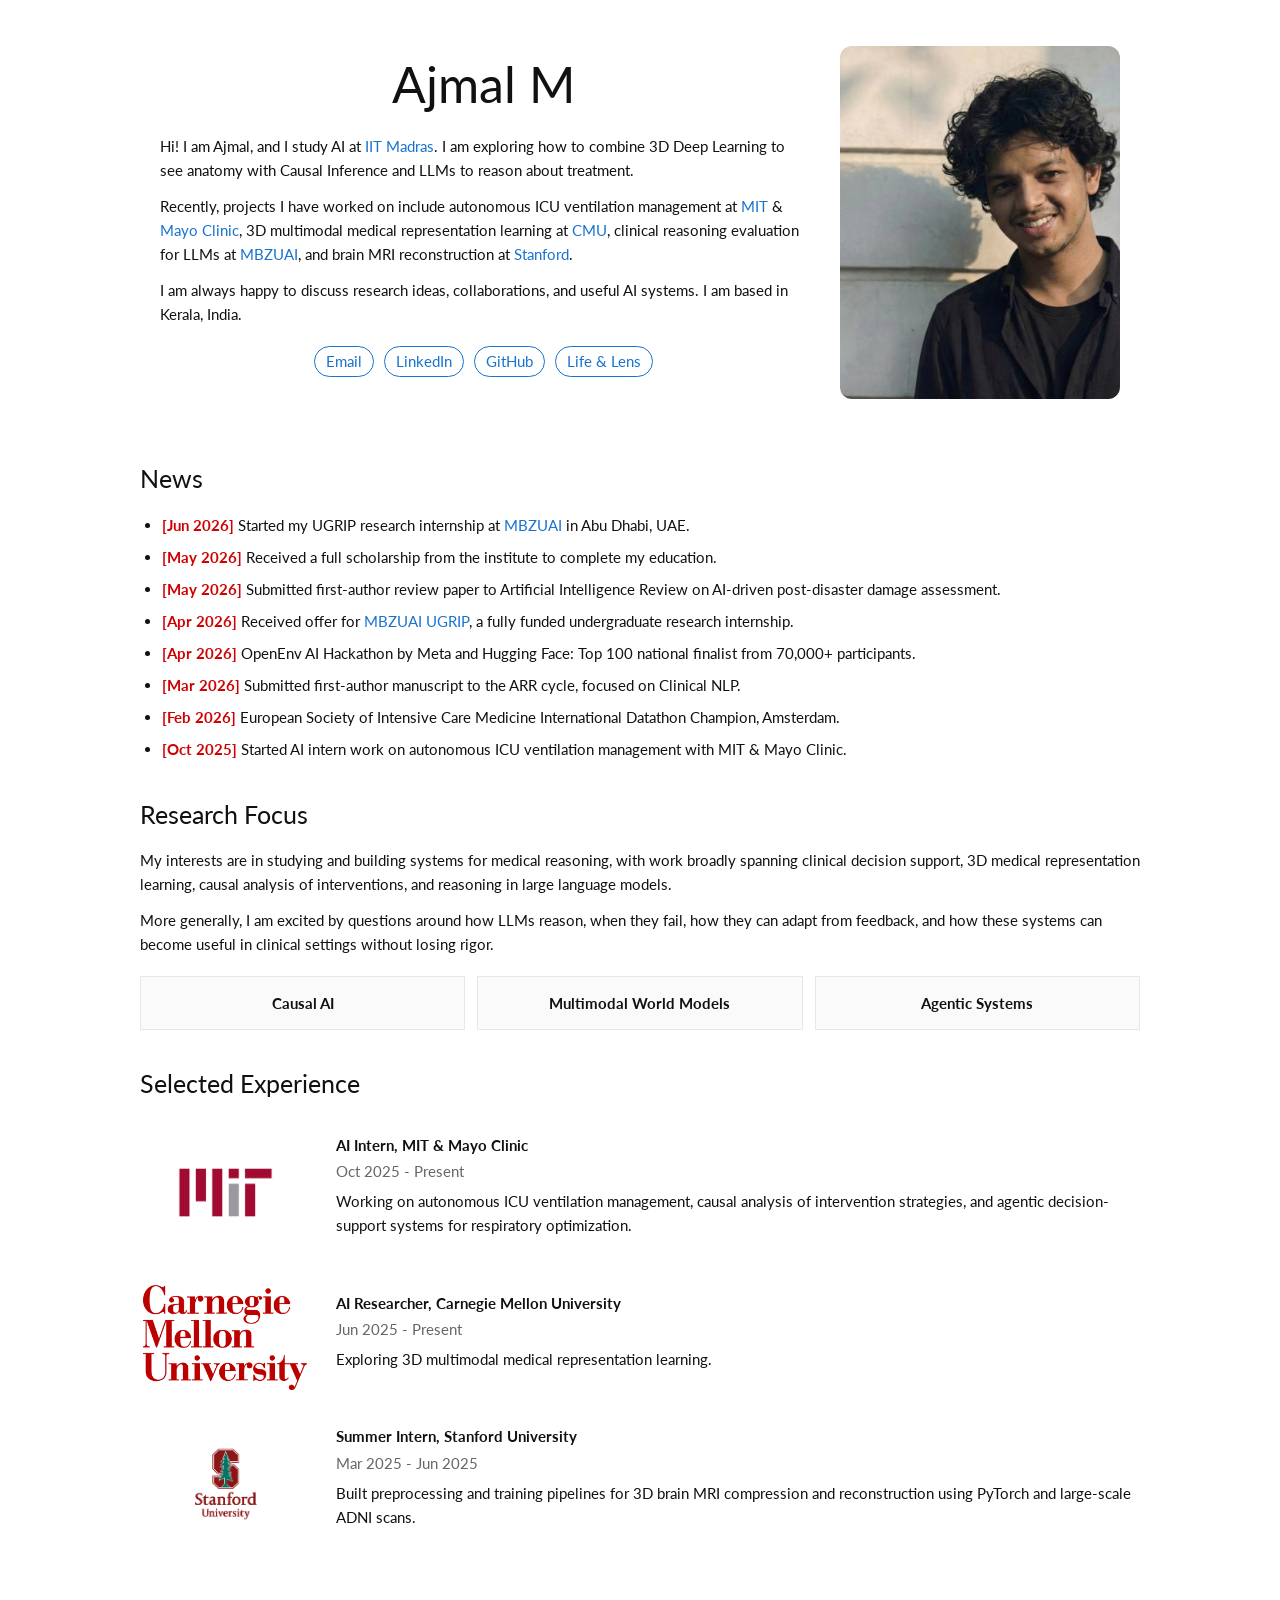
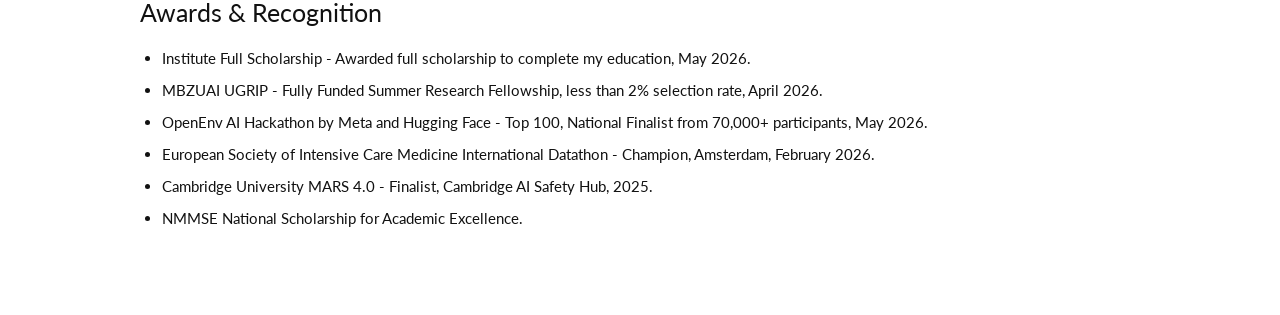
==== index.html @ 4b847482 "Update homepage study description" ====
<!DOCTYPE html>
<html lang="en">
<head>
    <meta charset="UTF-8">
    <meta name="viewport" content="width=device-width, initial-scale=1.0">
    <meta name="description" content="Ajmal M studies AI and Medicine at IIT Madras, with work across clinical AI, 3D deep learning, causal inference, and LLMs.">
    <title>Ajmal M</title>
    <link rel="icon" type="image/png" href="images/iit-madras-logo.png">
    <link rel="stylesheet" href="style.css?v=20260511">
    <link rel="preconnect" href="https://fonts.googleapis.com">
    <link rel="preconnect" href="https://fonts.gstatic.com" crossorigin>
    <link href="https://fonts.googleapis.com/css2?family=Lato:wght@400;700&display=swap" rel="stylesheet">
</head>
<body>
    <main class="page">
        <section class="hero">
            <div class="hero-copy">
                <h1>Ajmal M</h1>
                <p>
                    Hi! I am Ajmal, and I study AI at <a href="https://www.iitm.ac.in/" target="_blank" rel="noreferrer">IIT Madras</a>. I am exploring how to combine 3D Deep Learning to see anatomy with Causal Inference and LLMs to reason about treatment.
                </p>
                <p>
                    Recently, projects I have worked on include autonomous ICU ventilation management at <a href="https://web.mit.edu/" target="_blank" rel="noreferrer">MIT</a> & <a href="https://www.mayoclinic.org/" target="_blank" rel="noreferrer">Mayo Clinic</a>, 3D multimodal medical representation learning at <a href="https://www.cmu.edu/" target="_blank" rel="noreferrer">CMU</a>, clinical reasoning evaluation for LLMs at <a href="https://mbzuai.ac.ae/" target="_blank" rel="noreferrer">MBZUAI</a>, and brain MRI reconstruction at <a href="https://www.stanford.edu/" target="_blank" rel="noreferrer">Stanford</a>.
                </p>
                <p>
                    I am always happy to discuss research ideas, collaborations, and useful AI systems. I am based in Kerala, India.
                </p>
                <p class="links">
                    <a href="mailto:24f2004489@ds.study.iitm.ac.in">Email</a>
                    <a href="https://www.linkedin.com/in/ajmal-m-282670284/" target="_blank" rel="noreferrer">LinkedIn</a>
                    <a href="https://github.com/24f2004489" target="_blank" rel="noreferrer">GitHub</a>
                    <a href="life.html">Life & Lens</a>
                </p>
            </div>
            <img class="profile-photo" src="images/profile.png" alt="Ajmal M">
        </section>

        <section>
            <h2>News</h2>
            <ul class="news-list">
                <li><span>[Jun 2026]</span> Started my UGRIP research internship at <a href="https://mbzuai.ac.ae/" target="_blank" rel="noreferrer">MBZUAI</a> in Abu Dhabi, UAE.</li>
                <li><span>[May 2026]</span> Received a full scholarship from the institute to complete my education.</li>
                <li><span>[May 2026]</span> Submitted first-author review paper to Artificial Intelligence Review on AI-driven post-disaster damage assessment.</li>
                <li><span>[Apr 2026]</span> Received offer for <a href="https://mbzuai.ac.ae/ugrip/" target="_blank" rel="noreferrer">MBZUAI UGRIP</a>, a fully funded undergraduate research internship.</li>
                <li><span>[Apr 2026]</span> OpenEnv AI Hackathon by Meta and Hugging Face: Top 100 national finalist from 70,000+ participants.</li>
                <li><span>[Mar 2026]</span> Submitted first-author manuscript to the ARR cycle, focused on Clinical NLP.</li>
                <li><span>[Feb 2026]</span> European Society of Intensive Care Medicine International Datathon Champion, Amsterdam.</li>
                <li><span>[Oct 2025]</span> Started AI intern work on autonomous ICU ventilation management with MIT & Mayo Clinic.</li>
            </ul>
        </section>

        <section>
            <h2>Research Focus</h2>
            <p>
                My interests are in studying and building systems for medical reasoning, with work broadly spanning clinical decision support, 3D medical representation learning, causal analysis of interventions, and reasoning in large language models.
            </p>
            <p>
                More generally, I am excited by questions around how LLMs reason, when they fail, how they can adapt from feedback, and how these systems can become useful in clinical settings without losing rigor.
            </p>
            <div class="focus-list">
                <p>Causal AI</p>
                <p>Multimodal World Models</p>
                <p>Agentic Systems</p>
            </div>
        </section>

        <section>
            <h2>Selected Experience</h2>

            <article class="experience">
                <div class="logo">
                    <img src="images/mit-logo.png" alt="MIT logo">
                </div>
                <div>
                    <h3>AI Intern, MIT & Mayo Clinic</h3>
                    <p class="meta">Oct 2025 - Present</p>
                    <p>Working on autonomous ICU ventilation management, causal analysis of intervention strategies, and agentic decision-support systems for respiratory optimization.</p>
                </div>
            </article>

            <article class="experience">
                <div class="logo">
                    <img src="images/cmu-logo.png" alt="Carnegie Mellon University logo">
                </div>
                <div>
                    <h3>AI Researcher, Carnegie Mellon University</h3>
                    <p class="meta">Jun 2025 - Present</p>
                    <p>Exploring 3D multimodal medical representation learning.</p>
                </div>
            </article>

            <article class="experience">
                <div class="logo">
                    <img src="images/stanford-logo.png" alt="Stanford University logo">
                </div>
                <div>
                    <h3>Summer Intern, Stanford University</h3>
                    <p class="meta">Mar 2025 - Jun 2025</p>
                    <p>Built preprocessing and training pipelines for 3D brain MRI compression and reconstruction using PyTorch and large-scale ADNI scans.</p>
                </div>
            </article>
        </section>

        <section>
            <h2>Awards & Recognition</h2>
            <ul class="plain-list">
                <li>Institute Full Scholarship - Awarded full scholarship to complete my education, May 2026.</li>
                <li>MBZUAI UGRIP - Fully Funded Summer Research Fellowship, less than 2% selection rate, April 2026.</li>
                <li>OpenEnv AI Hackathon by Meta and Hugging Face - Top 100, National Finalist from 70,000+ participants, May 2026.</li>
                <li>European Society of Intensive Care Medicine International Datathon - Champion, Amsterdam, February 2026.</li>
                <li>Cambridge University MARS 4.0 - Finalist, Cambridge AI Safety Hub, 2025.</li>
                <li>NMMSE National Scholarship for Academic Excellence.</li>
            </ul>
        </section>
    </main>
</body>
</html>
---- style.css ----
* {
    box-sizing: border-box;
}

body {
    margin: 0;
    background: #ffffff;
    color: #111111;
    font-family: Lato, Verdana, Helvetica, sans-serif;
    font-size: 15px;
    line-height: 1.6;
}

a {
    color: #1772d0;
    text-decoration: none;
}

a:hover,
a:focus {
    color: #f09228;
}

.page {
    width: min(1000px, calc(100% - 32px));
    margin: 0 auto;
    padding: 34px 0 70px;
}

h1,
h2,
h3,
p {
    margin-top: 0;
}

h1 {
    margin-bottom: 22px;
    text-align: center;
    font-size: 50px;
    line-height: 1.1;
    font-weight: 400;
}

h2 {
    margin: 38px 0 18px;
    font-size: 25px;
    line-height: 1.25;
    font-weight: 400;
}

h3 {
    margin-bottom: 4px;
    font-size: 15px;
    line-height: 1.35;
    font-weight: 700;
}

p {
    margin-bottom: 12px;
}

.hero {
    display: grid;
    grid-template-columns: minmax(0, 1fr) 280px;
    gap: 34px;
    align-items: center;
    padding: 12px 20px 26px;
}

.hero-copy {
    max-width: 680px;
}

.profile-photo {
    width: 100%;
    height: auto;
    border-radius: 12px;
}

.links {
    display: flex;
    flex-wrap: wrap;
    justify-content: center;
    gap: 10px;
    margin-top: 20px;
}

.links a {
    padding: 5px 11px;
    border: 1px solid #1772d0;
    border-radius: 999px;
    line-height: 1.25;
}

.links a:hover {
    border-color: #f09228;
}

.news-list,
.plain-list {
    margin-top: 0;
    padding-left: 22px;
}

.news-list li,
.plain-list li {
    margin-bottom: 8px;
}

.news-list span {
    color: #d00000;
    font-weight: 700;
}

.focus-list {
    display: grid;
    grid-template-columns: repeat(3, 1fr);
    gap: 12px;
    margin-top: 20px;
}

.focus-list p {
    margin: 0;
    padding: 14px;
    border: 1px solid #e8e8e8;
    background: #fafafa;
    font-weight: 700;
    text-align: center;
}

.experience {
    display: grid;
    grid-template-columns: 170px minmax(0, 1fr);
    gap: 26px;
    align-items: center;
    padding: 18px 0;
}

.logo {
    display: flex;
    align-items: center;
    justify-content: center;
}

.logo img {
    max-width: 100%;
    max-height: 105px;
    object-fit: contain;
}

.meta {
    color: #666666;
    margin-bottom: 6px;
}

.photo-grid {
    display: grid;
    grid-template-columns: repeat(3, 1fr);
    gap: 10px;
    margin-top: 28px;
}

.photo-grid img {
    width: 100%;
    aspect-ratio: 896 / 1113;
    display: block;
    object-fit: cover;
}

.visitor-map {
    margin-top: 40px;
}

@media (max-width: 760px) {
    h1 {
        text-align: left;
        font-size: 38px;
    }

    .hero {
        grid-template-columns: 1fr;
        padding-left: 0;
        padding-right: 0;
    }

    .profile-photo {
        max-width: 260px;
        grid-row: 1;
    }

    .links {
        justify-content: flex-start;
    }

    .focus-list,
    .experience {
        grid-template-columns: 1fr;
    }

    .logo {
        justify-content: flex-start;
    }

    .logo img {
        max-width: 170px;
    }
}

@media (max-width: 520px) {
    .page {
        width: min(100% - 28px, 1000px);
        padding-top: 26px;
    }

    .photo-grid {
        grid-template-columns: repeat(2, 1fr);
    }
}
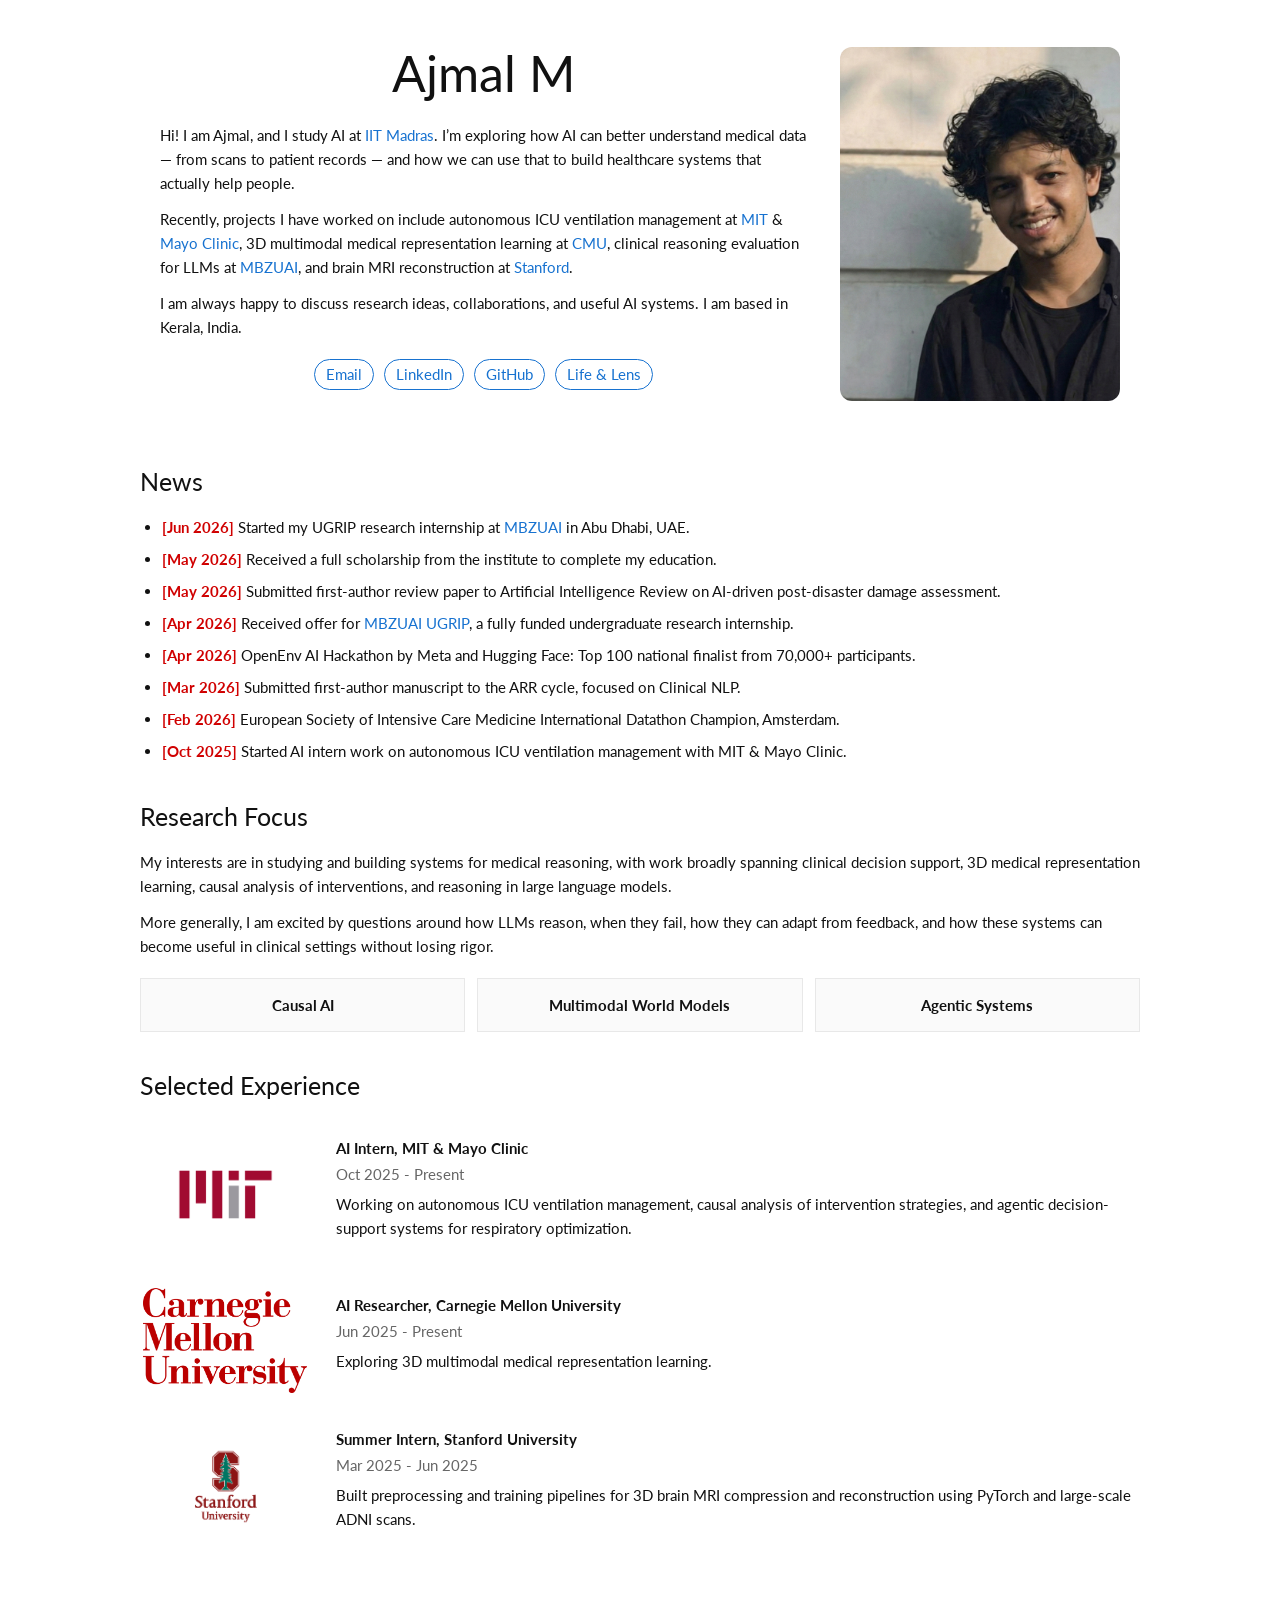
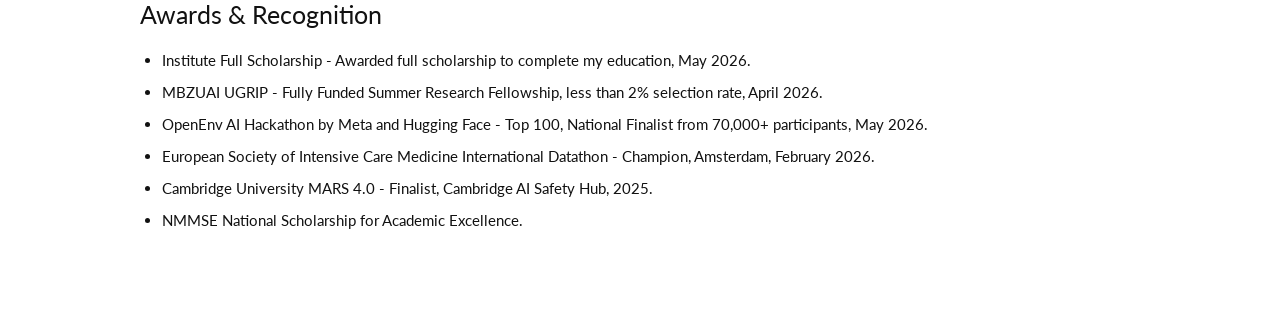
==== commit 894c51d8: "Simplify homepage research statement" ====
--- a/index.html
+++ b/index.html
@@ -17,7 +17,7 @@
             <div class="hero-copy">
                 <h1>Ajmal M</h1>
                 <p>
-                    Hi! I am Ajmal, and I study AI at <a href="https://www.iitm.ac.in/" target="_blank" rel="noreferrer">IIT Madras</a>. I am exploring how to combine 3D Deep Learning to see anatomy with Causal Inference and LLMs to reason about treatment.
+                    Hi! I am Ajmal, and I study AI at <a href="https://www.iitm.ac.in/" target="_blank" rel="noreferrer">IIT Madras</a>. I’m exploring how AI can better understand medical data — from scans to patient records — and how we can use that to build healthcare systems that actually help people.
                 </p>
                 <p>
                     Recently, projects I have worked on include autonomous ICU ventilation management at <a href="https://web.mit.edu/" target="_blank" rel="noreferrer">MIT</a> & <a href="https://www.mayoclinic.org/" target="_blank" rel="noreferrer">Mayo Clinic</a>, 3D multimodal medical representation learning at <a href="https://www.cmu.edu/" target="_blank" rel="noreferrer">CMU</a>, clinical reasoning evaluation for LLMs at <a href="https://mbzuai.ac.ae/" target="_blank" rel="noreferrer">MBZUAI</a>, and brain MRI reconstruction at <a href="https://www.stanford.edu/" target="_blank" rel="noreferrer">Stanford</a>.
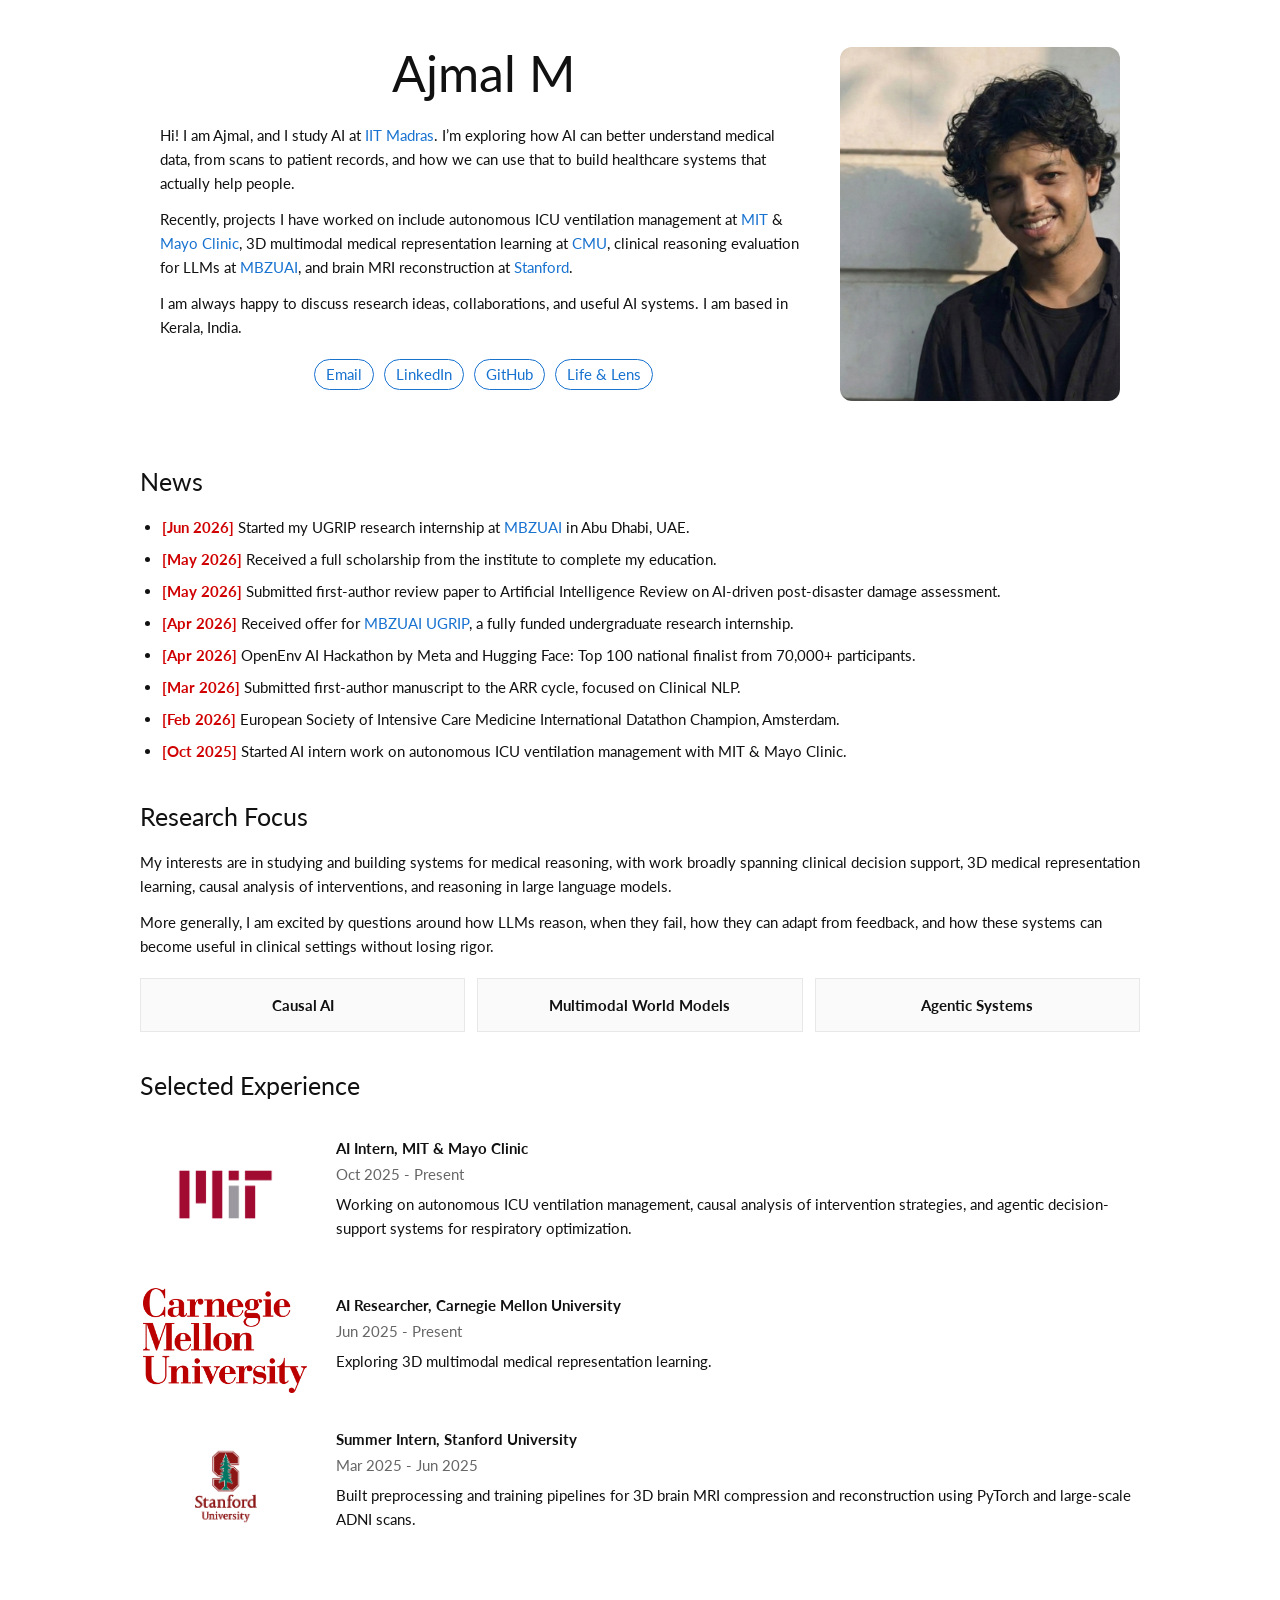
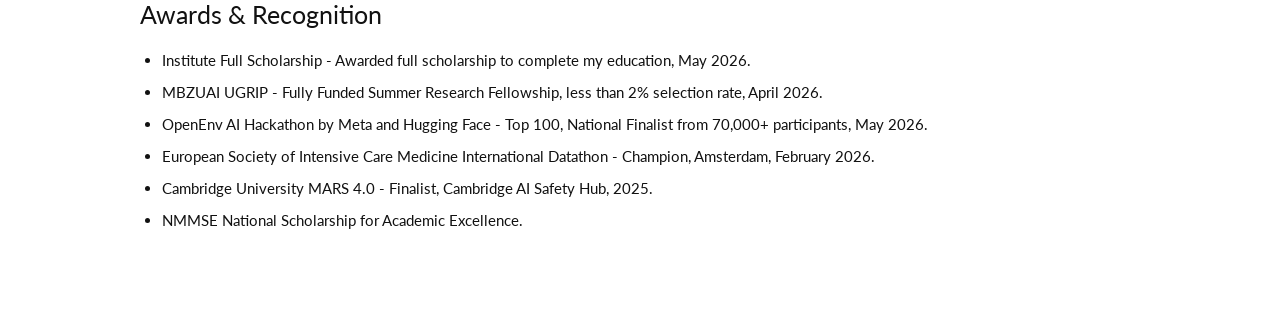
==== commit 12c53879: "Refine homepage intro punctuation" ====
--- a/index.html
+++ b/index.html
@@ -17,7 +17,7 @@
             <div class="hero-copy">
                 <h1>Ajmal M</h1>
                 <p>
-                    Hi! I am Ajmal, and I study AI at <a href="https://www.iitm.ac.in/" target="_blank" rel="noreferrer">IIT Madras</a>. I’m exploring how AI can better understand medical data — from scans to patient records — and how we can use that to build healthcare systems that actually help people.
+                    Hi! I am Ajmal, and I study AI at <a href="https://www.iitm.ac.in/" target="_blank" rel="noreferrer">IIT Madras</a>. I’m exploring how AI can better understand medical data, from scans to patient records, and how we can use that to build healthcare systems that actually help people.
                 </p>
                 <p>
                     Recently, projects I have worked on include autonomous ICU ventilation management at <a href="https://web.mit.edu/" target="_blank" rel="noreferrer">MIT</a> & <a href="https://www.mayoclinic.org/" target="_blank" rel="noreferrer">Mayo Clinic</a>, 3D multimodal medical representation learning at <a href="https://www.cmu.edu/" target="_blank" rel="noreferrer">CMU</a>, clinical reasoning evaluation for LLMs at <a href="https://mbzuai.ac.ae/" target="_blank" rel="noreferrer">MBZUAI</a>, and brain MRI reconstruction at <a href="https://www.stanford.edu/" target="_blank" rel="noreferrer">Stanford</a>.
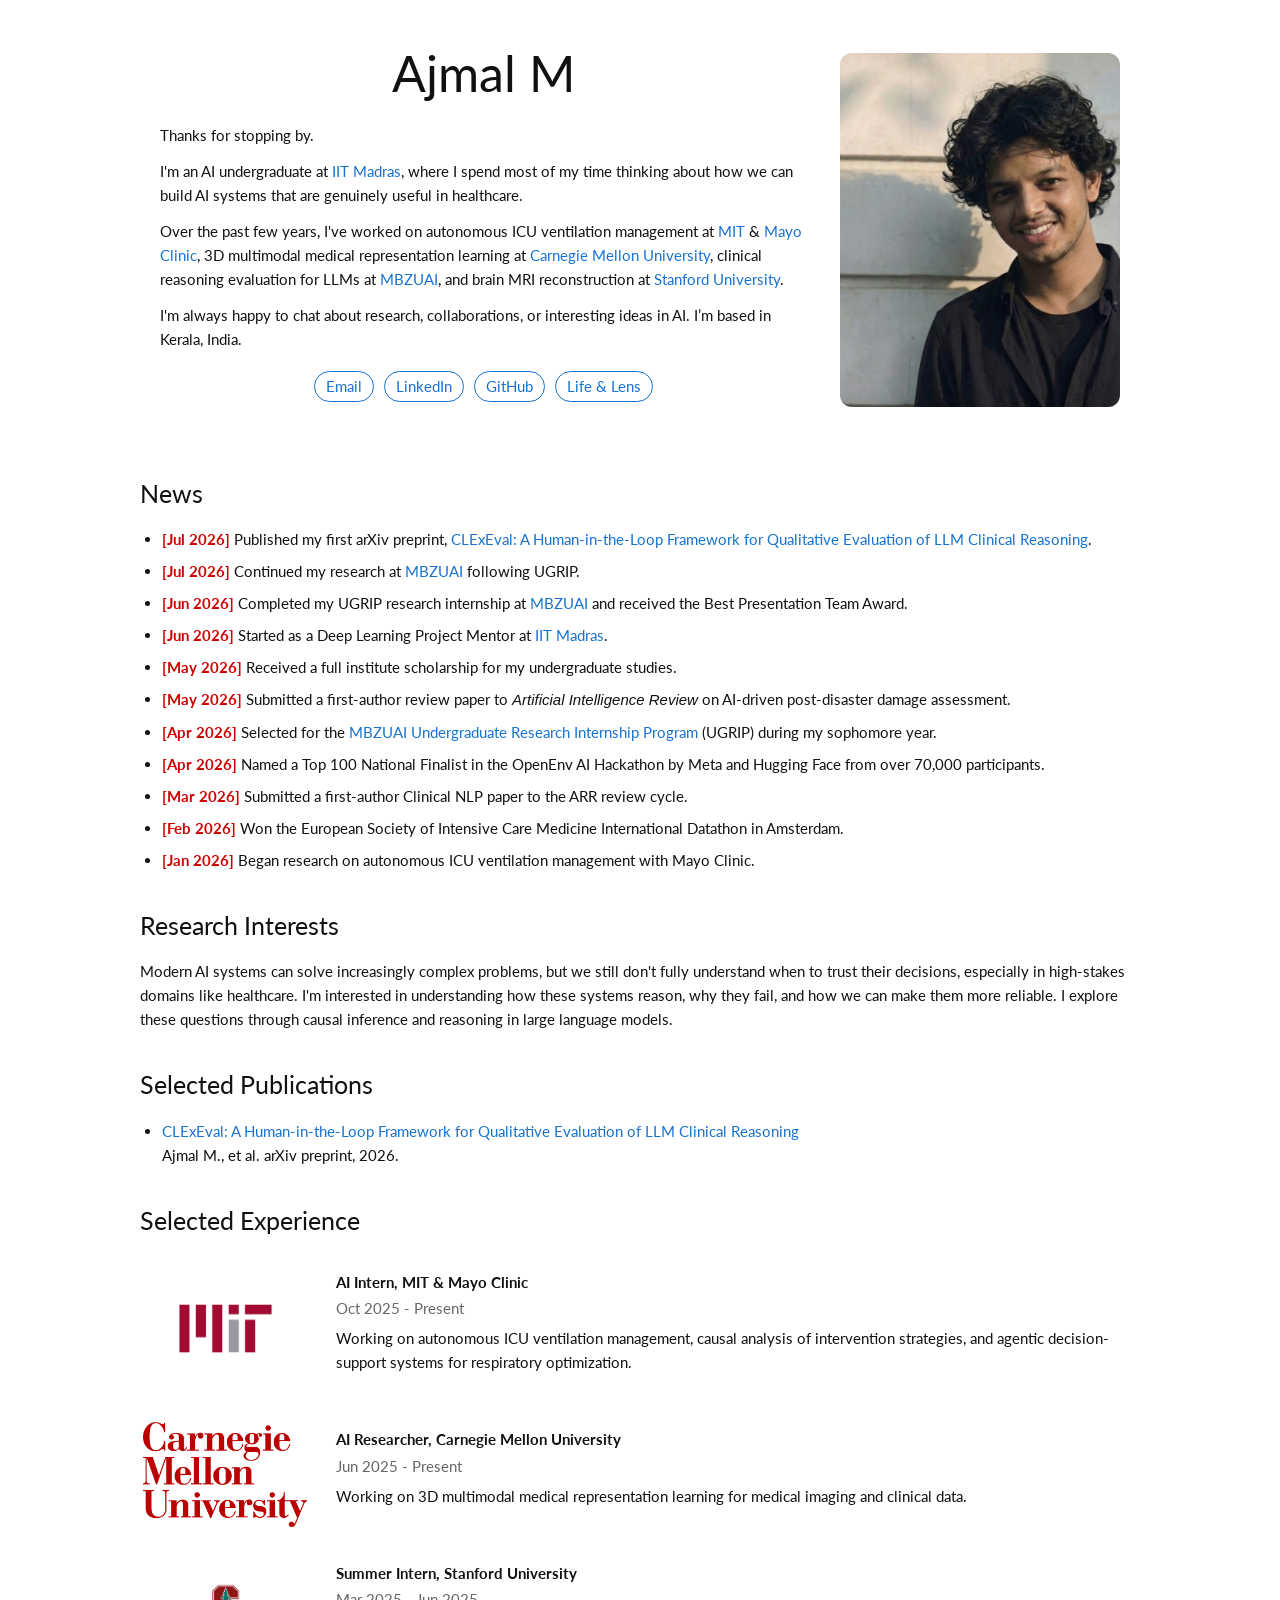
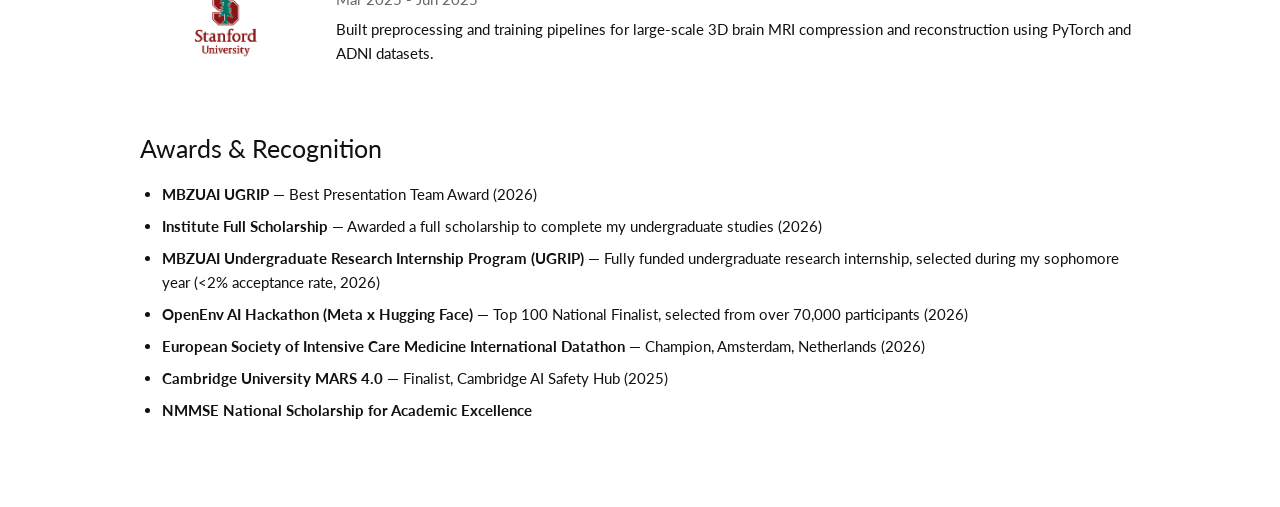
==== commit 274e231c: "Refresh homepage content" ====
--- a/index.html
+++ b/index.html
@@ -3,7 +3,7 @@
 <head>
     <meta charset="UTF-8">
     <meta name="viewport" content="width=device-width, initial-scale=1.0">
-    <meta name="description" content="Ajmal M studies AI and Medicine at IIT Madras, with work across clinical AI, 3D deep learning, causal inference, and LLMs.">
+    <meta name="description" content="Ajmal M is an AI undergraduate at IIT Madras, with work across healthcare AI, clinical reasoning, medical representation learning, and autonomous systems.">
     <title>Ajmal M</title>
     <link rel="icon" type="image/png" href="images/iit-madras-logo.png">
     <link rel="stylesheet" href="style.css?v=20260511">
@@ -17,13 +17,16 @@
             <div class="hero-copy">
                 <h1>Ajmal M</h1>
                 <p>
-                    Hi! I am Ajmal, and I study AI at <a href="https://www.iitm.ac.in/" target="_blank" rel="noreferrer">IIT Madras</a>. I’m exploring how AI can better understand medical data, from scans to patient records, and how we can use that to build healthcare systems that actually help people.
+                    Thanks for stopping by.
                 </p>
                 <p>
-                    Recently, projects I have worked on include autonomous ICU ventilation management at <a href="https://web.mit.edu/" target="_blank" rel="noreferrer">MIT</a> & <a href="https://www.mayoclinic.org/" target="_blank" rel="noreferrer">Mayo Clinic</a>, 3D multimodal medical representation learning at <a href="https://www.cmu.edu/" target="_blank" rel="noreferrer">CMU</a>, clinical reasoning evaluation for LLMs at <a href="https://mbzuai.ac.ae/" target="_blank" rel="noreferrer">MBZUAI</a>, and brain MRI reconstruction at <a href="https://www.stanford.edu/" target="_blank" rel="noreferrer">Stanford</a>.
+                    I'm an AI undergraduate at <a href="https://www.iitm.ac.in/" target="_blank" rel="noreferrer">IIT Madras</a>, where I spend most of my time thinking about how we can build AI systems that are genuinely useful in healthcare.
                 </p>
                 <p>
-                    I am always happy to discuss research ideas, collaborations, and useful AI systems. I am based in Kerala, India.
+                    Over the past few years, I've worked on autonomous ICU ventilation management at <a href="https://web.mit.edu/" target="_blank" rel="noreferrer">MIT</a> & <a href="https://www.mayoclinic.org/" target="_blank" rel="noreferrer">Mayo Clinic</a>, 3D multimodal medical representation learning at <a href="https://www.cmu.edu/" target="_blank" rel="noreferrer">Carnegie Mellon University</a>, clinical reasoning evaluation for LLMs at <a href="https://mbzuai.ac.ae/" target="_blank" rel="noreferrer">MBZUAI</a>, and brain MRI reconstruction at <a href="https://www.stanford.edu/" target="_blank" rel="noreferrer">Stanford University</a>.
+                </p>
+                <p>
+                    I'm always happy to chat about research, collaborations, or interesting ideas in AI. I’m based in Kerala, India.
                 </p>
                 <p class="links">
                     <a href="mailto:24f2004489@ds.study.iitm.ac.in">Email</a>
@@ -38,30 +41,35 @@
         <section>
             <h2>News</h2>
             <ul class="news-list">
-                <li><span>[Jun 2026]</span> Started my UGRIP research internship at <a href="https://mbzuai.ac.ae/" target="_blank" rel="noreferrer">MBZUAI</a> in Abu Dhabi, UAE.</li>
-                <li><span>[May 2026]</span> Received a full scholarship from the institute to complete my education.</li>
-                <li><span>[May 2026]</span> Submitted first-author review paper to Artificial Intelligence Review on AI-driven post-disaster damage assessment.</li>
-                <li><span>[Apr 2026]</span> Received offer for <a href="https://mbzuai.ac.ae/ugrip/" target="_blank" rel="noreferrer">MBZUAI UGRIP</a>, a fully funded undergraduate research internship.</li>
-                <li><span>[Apr 2026]</span> OpenEnv AI Hackathon by Meta and Hugging Face: Top 100 national finalist from 70,000+ participants.</li>
-                <li><span>[Mar 2026]</span> Submitted first-author manuscript to the ARR cycle, focused on Clinical NLP.</li>
-                <li><span>[Feb 2026]</span> European Society of Intensive Care Medicine International Datathon Champion, Amsterdam.</li>
-                <li><span>[Oct 2025]</span> Started AI intern work on autonomous ICU ventilation management with MIT & Mayo Clinic.</li>
+                <li><span>[Jul 2026]</span> Published my first arXiv preprint, <a href="https://arxiv.org/abs/2606.31608" target="_blank" rel="noreferrer">CLExEval: A Human-in-the-Loop Framework for Qualitative Evaluation of LLM Clinical Reasoning</a>.</li>
+                <li><span>[Jul 2026]</span> Continued my research at <a href="https://mbzuai.ac.ae/" target="_blank" rel="noreferrer">MBZUAI</a> following UGRIP.</li>
+                <li><span>[Jun 2026]</span> Completed my UGRIP research internship at <a href="https://mbzuai.ac.ae/" target="_blank" rel="noreferrer">MBZUAI</a> and received the Best Presentation Team Award.</li>
+                <li><span>[Jun 2026]</span> Started as a Deep Learning Project Mentor at <a href="https://www.iitm.ac.in/" target="_blank" rel="noreferrer">IIT Madras</a>.</li>
+                <li><span>[May 2026]</span> Received a full institute scholarship for my undergraduate studies.</li>
+                <li><span>[May 2026]</span> Submitted a first-author review paper to <em>Artificial Intelligence Review</em> on AI-driven post-disaster damage assessment.</li>
+                <li><span>[Apr 2026]</span> Selected for the <a href="https://mbzuai.ac.ae/ugrip/" target="_blank" rel="noreferrer">MBZUAI Undergraduate Research Internship Program</a> (UGRIP) during my sophomore year.</li>
+                <li><span>[Apr 2026]</span> Named a Top 100 National Finalist in the OpenEnv AI Hackathon by Meta and Hugging Face from over 70,000 participants.</li>
+                <li><span>[Mar 2026]</span> Submitted a first-author Clinical NLP paper to the ARR review cycle.</li>
+                <li><span>[Feb 2026]</span> Won the European Society of Intensive Care Medicine International Datathon in Amsterdam.</li>
+                <li><span>[Jan 2026]</span> Began research on autonomous ICU ventilation management with Mayo Clinic.</li>
             </ul>
         </section>
 
         <section>
-            <h2>Research Focus</h2>
+            <h2>Research Interests</h2>
             <p>
-                My interests are in studying and building systems for medical reasoning, with work broadly spanning clinical decision support, 3D medical representation learning, causal analysis of interventions, and reasoning in large language models.
+                Modern AI systems can solve increasingly complex problems, but we still don't fully understand when to trust their decisions, especially in high-stakes domains like healthcare. I'm interested in understanding how these systems reason, why they fail, and how we can make them more reliable. I explore these questions through causal inference and reasoning in large language models.
             </p>
-            <p>
-                More generally, I am excited by questions around how LLMs reason, when they fail, how they can adapt from feedback, and how these systems can become useful in clinical settings without losing rigor.
-            </p>
-            <div class="focus-list">
-                <p>Causal AI</p>
-                <p>Multimodal World Models</p>
-                <p>Agentic Systems</p>
-            </div>
+        </section>
+
+        <section>
+            <h2>Selected Publications</h2>
+            <ul class="plain-list">
+                <li>
+                    <a href="https://arxiv.org/abs/2606.31608" target="_blank" rel="noreferrer">CLExEval: A Human-in-the-Loop Framework for Qualitative Evaluation of LLM Clinical Reasoning</a><br>
+                    Ajmal M., et al. arXiv preprint, 2026.
+                </li>
+            </ul>
         </section>
 
         <section>
@@ -85,7 +93,7 @@
                 <div>
                     <h3>AI Researcher, Carnegie Mellon University</h3>
                     <p class="meta">Jun 2025 - Present</p>
-                    <p>Exploring 3D multimodal medical representation learning.</p>
+                    <p>Working on 3D multimodal medical representation learning for medical imaging and clinical data.</p>
                 </div>
             </article>
 
@@ -96,7 +104,7 @@
                 <div>
                     <h3>Summer Intern, Stanford University</h3>
                     <p class="meta">Mar 2025 - Jun 2025</p>
-                    <p>Built preprocessing and training pipelines for 3D brain MRI compression and reconstruction using PyTorch and large-scale ADNI scans.</p>
+                    <p>Built preprocessing and training pipelines for large-scale 3D brain MRI compression and reconstruction using PyTorch and ADNI datasets.</p>
                 </div>
             </article>
         </section>
@@ -104,12 +112,13 @@
         <section>
             <h2>Awards & Recognition</h2>
             <ul class="plain-list">
-                <li>Institute Full Scholarship - Awarded full scholarship to complete my education, May 2026.</li>
-                <li>MBZUAI UGRIP - Fully Funded Summer Research Fellowship, less than 2% selection rate, April 2026.</li>
-                <li>OpenEnv AI Hackathon by Meta and Hugging Face - Top 100, National Finalist from 70,000+ participants, May 2026.</li>
-                <li>European Society of Intensive Care Medicine International Datathon - Champion, Amsterdam, February 2026.</li>
-                <li>Cambridge University MARS 4.0 - Finalist, Cambridge AI Safety Hub, 2025.</li>
-                <li>NMMSE National Scholarship for Academic Excellence.</li>
+                <li><strong>MBZUAI UGRIP</strong> — Best Presentation Team Award (2026)</li>
+                <li><strong>Institute Full Scholarship</strong> — Awarded a full scholarship to complete my undergraduate studies (2026)</li>
+                <li><strong>MBZUAI Undergraduate Research Internship Program (UGRIP)</strong> — Fully funded undergraduate research internship, selected during my sophomore year (&lt;2% acceptance rate, 2026)</li>
+                <li><strong>OpenEnv AI Hackathon (Meta x Hugging Face)</strong> — Top 100 National Finalist, selected from over 70,000 participants (2026)</li>
+                <li><strong>European Society of Intensive Care Medicine International Datathon</strong> — Champion, Amsterdam, Netherlands (2026)</li>
+                <li><strong>Cambridge University MARS 4.0</strong> — Finalist, Cambridge AI Safety Hub (2025)</li>
+                <li><strong>NMMSE National Scholarship for Academic Excellence</strong></li>
             </ul>
         </section>
     </main>
--- a/style.css
+++ b/style.css
@@ -103,7 +103,10 @@
     padding-left: 22px;
 }
 
-.news-list li,
+.news-list li {
+    margin-bottom: 8px;
+}
+
 .plain-list li {
     margin-bottom: 8px;
 }
@@ -172,6 +175,30 @@
     margin-top: 40px;
 }
 
+.reflection {
+    max-width: 760px;
+    margin: 52px auto 0;
+    padding-top: 18px;
+    border-top: 1px solid #eeeeee;
+    color: #555555;
+}
+
+.reflection-question {
+    margin: 10px 0 14px;
+    padding-left: 14px;
+    border-left: 2px solid #dddddd;
+    color: #222222;
+    font-size: 15px;
+    font-weight: 400;
+    line-height: 1.7;
+}
+
+.reflection p {
+    margin-bottom: 0;
+    font-size: 14px;
+    line-height: 1.75;
+}
+
 @media (max-width: 760px) {
     h1 {
         text-align: left;
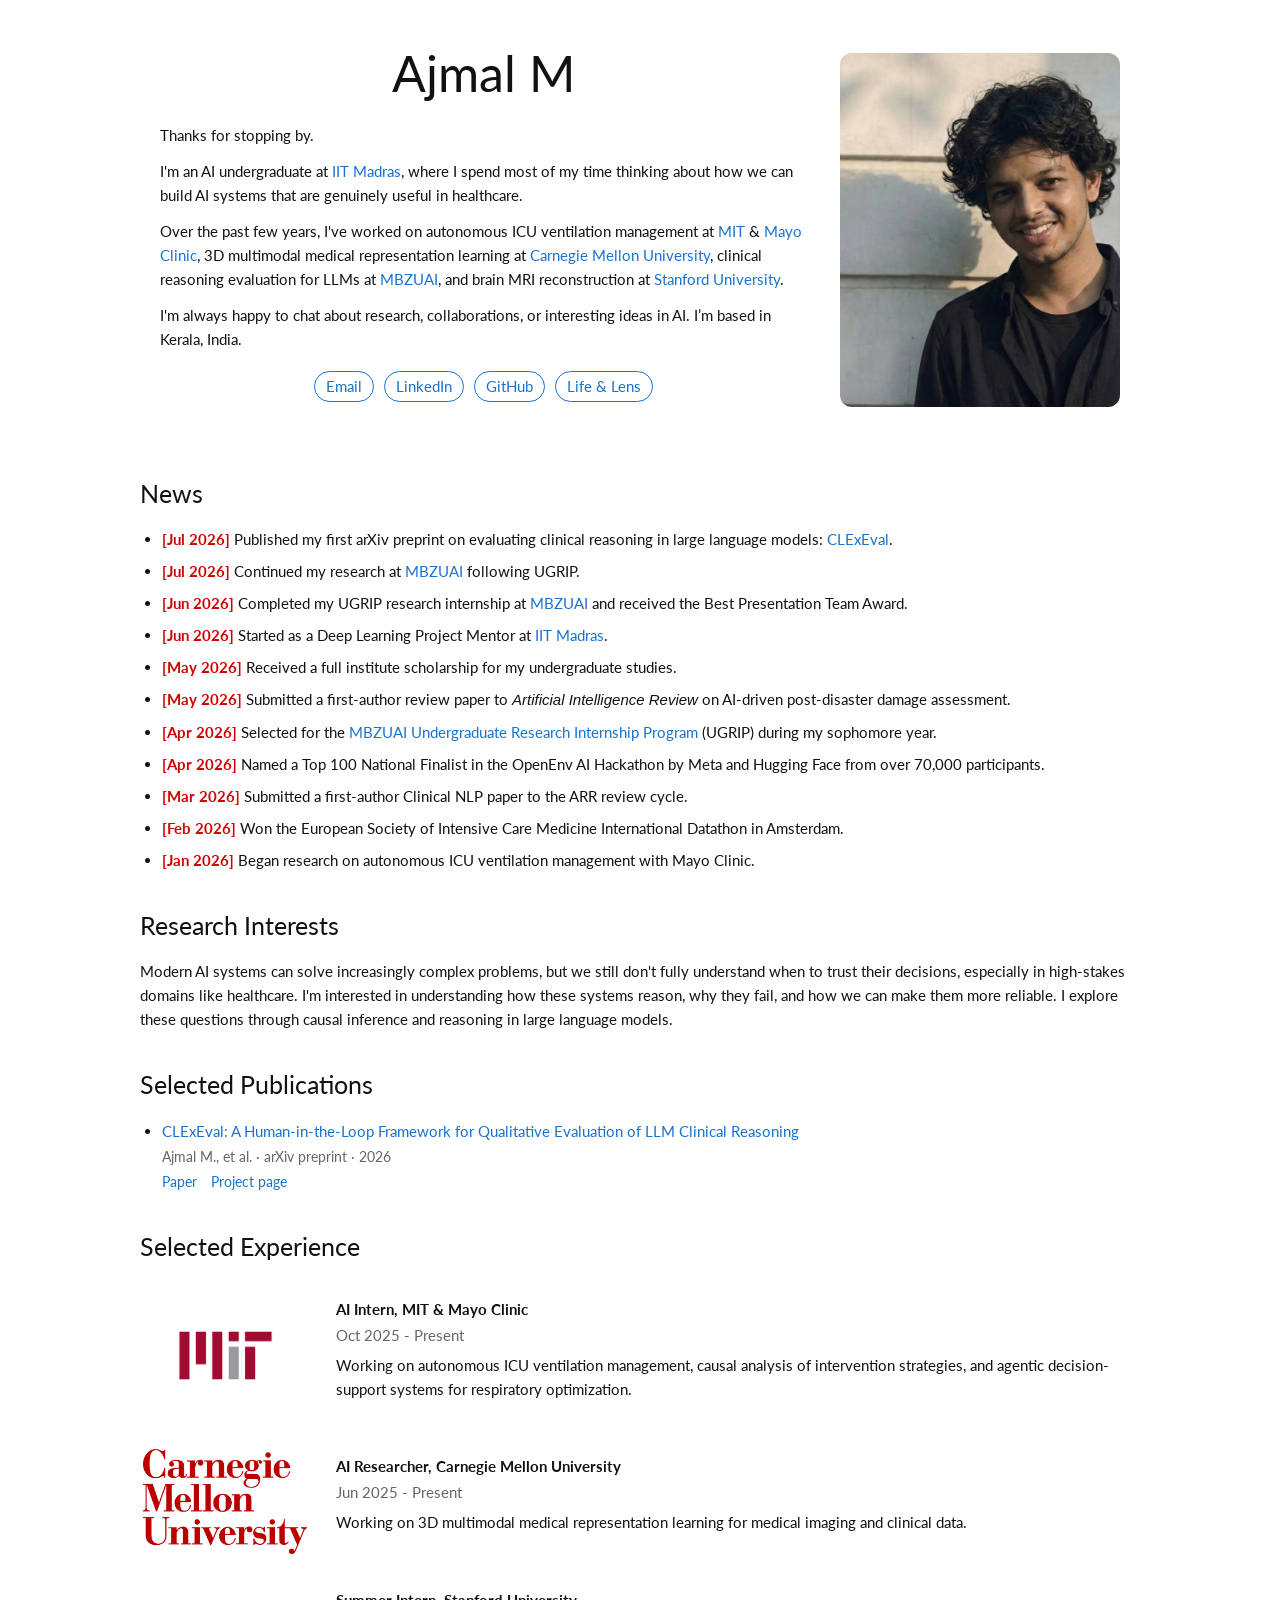
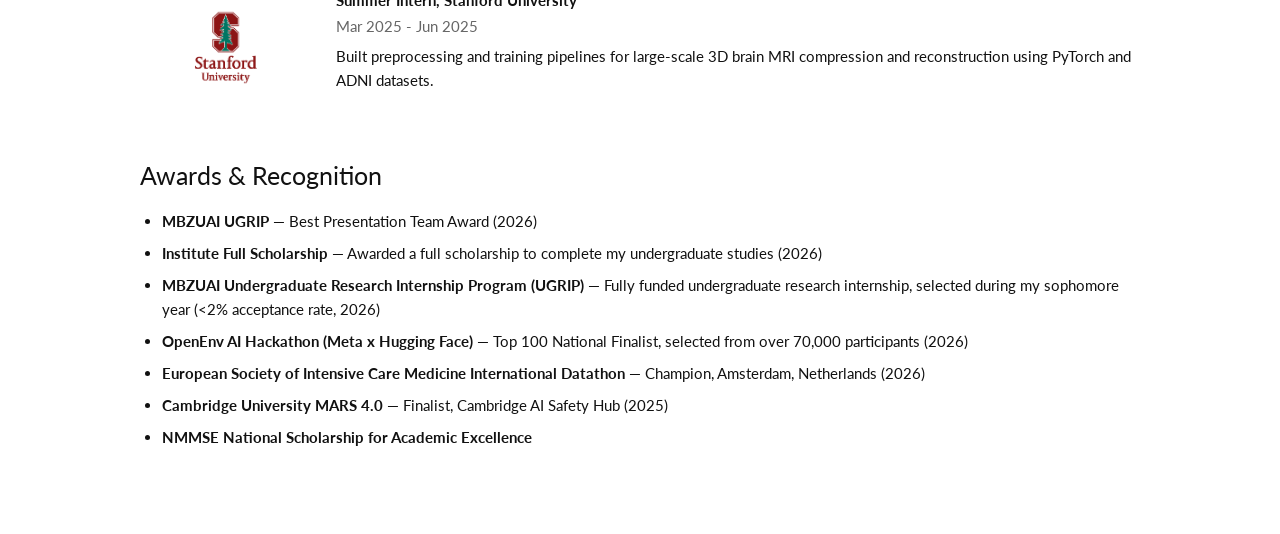
==== commit 41332a70: "Refine CLExEval publication update" ====
--- a/index.html
+++ b/index.html
@@ -41,7 +41,7 @@
         <section>
             <h2>News</h2>
             <ul class="news-list">
-                <li><span>[Jul 2026]</span> Published my first arXiv preprint, <a href="https://arxiv.org/abs/2606.31608" target="_blank" rel="noreferrer">CLExEval: A Human-in-the-Loop Framework for Qualitative Evaluation of LLM Clinical Reasoning</a>.</li>
+                <li><span>[Jul 2026]</span> Published my first arXiv preprint on evaluating clinical reasoning in large language models: <a href="https://arxiv.org/abs/2606.31608" target="_blank" rel="noreferrer">CLExEval</a>.</li>
                 <li><span>[Jul 2026]</span> Continued my research at <a href="https://mbzuai.ac.ae/" target="_blank" rel="noreferrer">MBZUAI</a> following UGRIP.</li>
                 <li><span>[Jun 2026]</span> Completed my UGRIP research internship at <a href="https://mbzuai.ac.ae/" target="_blank" rel="noreferrer">MBZUAI</a> and received the Best Presentation Team Award.</li>
                 <li><span>[Jun 2026]</span> Started as a Deep Learning Project Mentor at <a href="https://www.iitm.ac.in/" target="_blank" rel="noreferrer">IIT Madras</a>.</li>
@@ -66,8 +66,9 @@
             <h2>Selected Publications</h2>
             <ul class="plain-list">
                 <li>
-                    <a href="https://arxiv.org/abs/2606.31608" target="_blank" rel="noreferrer">CLExEval: A Human-in-the-Loop Framework for Qualitative Evaluation of LLM Clinical Reasoning</a><br>
-                    Ajmal M., et al. arXiv preprint, 2026.
+                    <a href="https://arxiv.org/abs/2606.31608" target="_blank" rel="noreferrer">CLExEval: A Human-in-the-Loop Framework for Qualitative Evaluation of LLM Clinical Reasoning</a>
+                    <div class="publication-meta">Ajmal M., et al. · arXiv preprint · 2026</div>
+                    <div class="publication-links"><a href="https://arxiv.org/abs/2606.31608" target="_blank" rel="noreferrer">Paper</a><a href="https://24f2004489.github.io/CLExEval-Project-Page/" target="_blank" rel="noreferrer">Project page</a></div>
                 </li>
             </ul>
         </section>
--- a/style.css
+++ b/style.css
@@ -109,6 +109,19 @@
 
 .plain-list li {
     margin-bottom: 8px;
+}
+
+.publication-meta {
+    margin-top: 3px;
+    color: #666666;
+    font-size: 14px;
+}
+
+.publication-links {
+    display: flex;
+    gap: 14px;
+    margin-top: 3px;
+    font-size: 14px;
 }
 
 .news-list span {
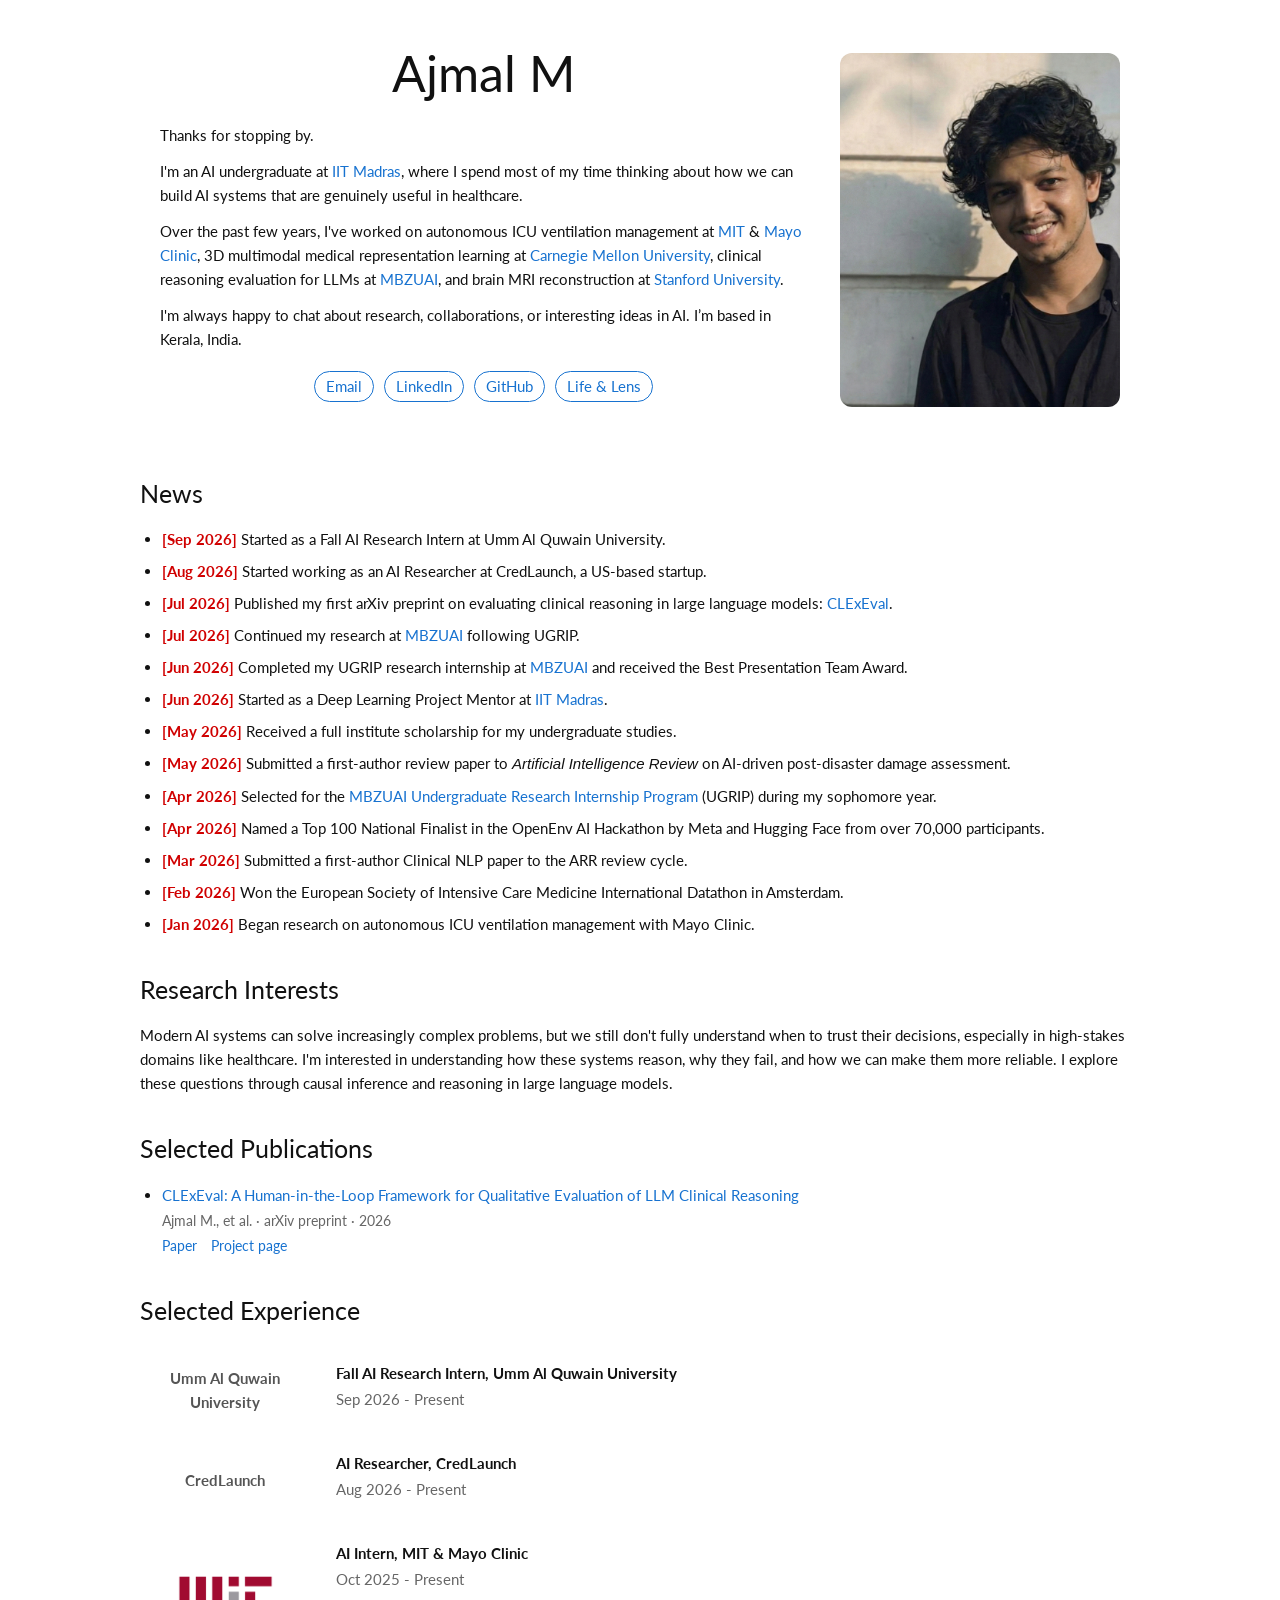
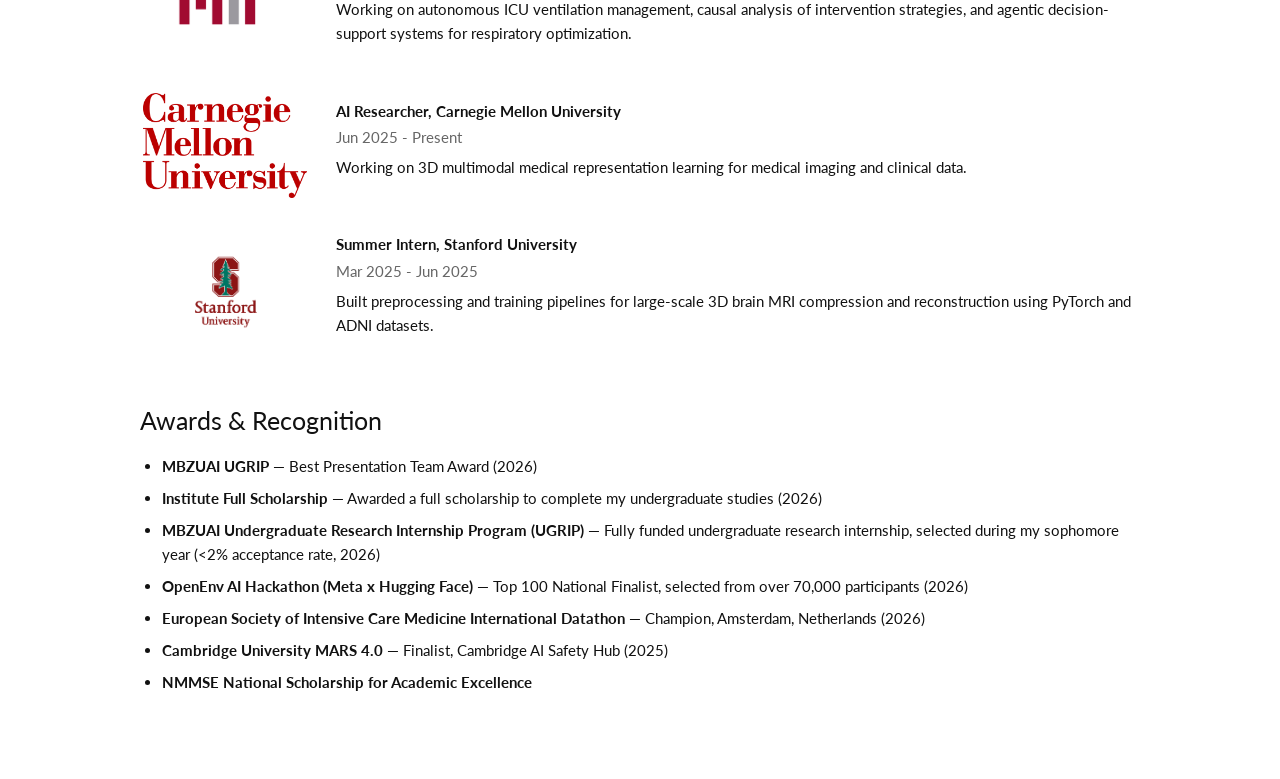
==== commit 3cc191aa: "Add CredLaunch and UAQ research roles" ====
--- a/index.html
+++ b/index.html
@@ -6,7 +6,7 @@
     <meta name="description" content="Ajmal M is an AI undergraduate at IIT Madras, with work across healthcare AI, clinical reasoning, medical representation learning, and autonomous systems.">
     <title>Ajmal M</title>
     <link rel="icon" type="image/png" href="images/iit-madras-logo.png">
-    <link rel="stylesheet" href="style.css?v=20260511">
+    <link rel="stylesheet" href="style.css?v=20261016">
     <link rel="preconnect" href="https://fonts.googleapis.com">
     <link rel="preconnect" href="https://fonts.gstatic.com" crossorigin>
     <link href="https://fonts.googleapis.com/css2?family=Lato:wght@400;700&display=swap" rel="stylesheet">
@@ -41,6 +41,8 @@
         <section>
             <h2>News</h2>
             <ul class="news-list">
+                <li><span>[Sep 2026]</span> Started as a Fall AI Research Intern at Umm Al Quwain University.</li>
+                <li><span>[Aug 2026]</span> Started working as an AI Researcher at CredLaunch, a US-based startup.</li>
                 <li><span>[Jul 2026]</span> Published my first arXiv preprint on evaluating clinical reasoning in large language models: <a href="https://arxiv.org/abs/2606.31608" target="_blank" rel="noreferrer">CLExEval</a>.</li>
                 <li><span>[Jul 2026]</span> Continued my research at <a href="https://mbzuai.ac.ae/" target="_blank" rel="noreferrer">MBZUAI</a> following UGRIP.</li>
                 <li><span>[Jun 2026]</span> Completed my UGRIP research internship at <a href="https://mbzuai.ac.ae/" target="_blank" rel="noreferrer">MBZUAI</a> and received the Best Presentation Team Award.</li>
@@ -75,6 +77,26 @@
 
         <section>
             <h2>Selected Experience</h2>
+
+            <article class="experience">
+                <div class="logo">
+                    <span class="logo-name">Umm Al Quwain University</span>
+                </div>
+                <div>
+                    <h3>Fall AI Research Intern, Umm Al Quwain University</h3>
+                    <p class="meta">Sep 2026 - Present</p>
+                </div>
+            </article>
+
+            <article class="experience">
+                <div class="logo">
+                    <span class="logo-name">CredLaunch</span>
+                </div>
+                <div>
+                    <h3>AI Researcher, CredLaunch</h3>
+                    <p class="meta">Aug 2026 - Present</p>
+                </div>
+            </article>
 
             <article class="experience">
                 <div class="logo">
--- a/style.css
+++ b/style.css
@@ -163,6 +163,13 @@
     max-width: 100%;
     max-height: 105px;
     object-fit: contain;
+}
+
+.logo-name {
+    max-width: 100%;
+    color: #555555;
+    font-weight: 700;
+    text-align: center;
 }
 
 .meta {
@@ -245,6 +252,10 @@
     .logo img {
         max-width: 170px;
     }
+
+    .logo-name {
+        text-align: left;
+    }
 }
 
 @media (max-width: 520px) {
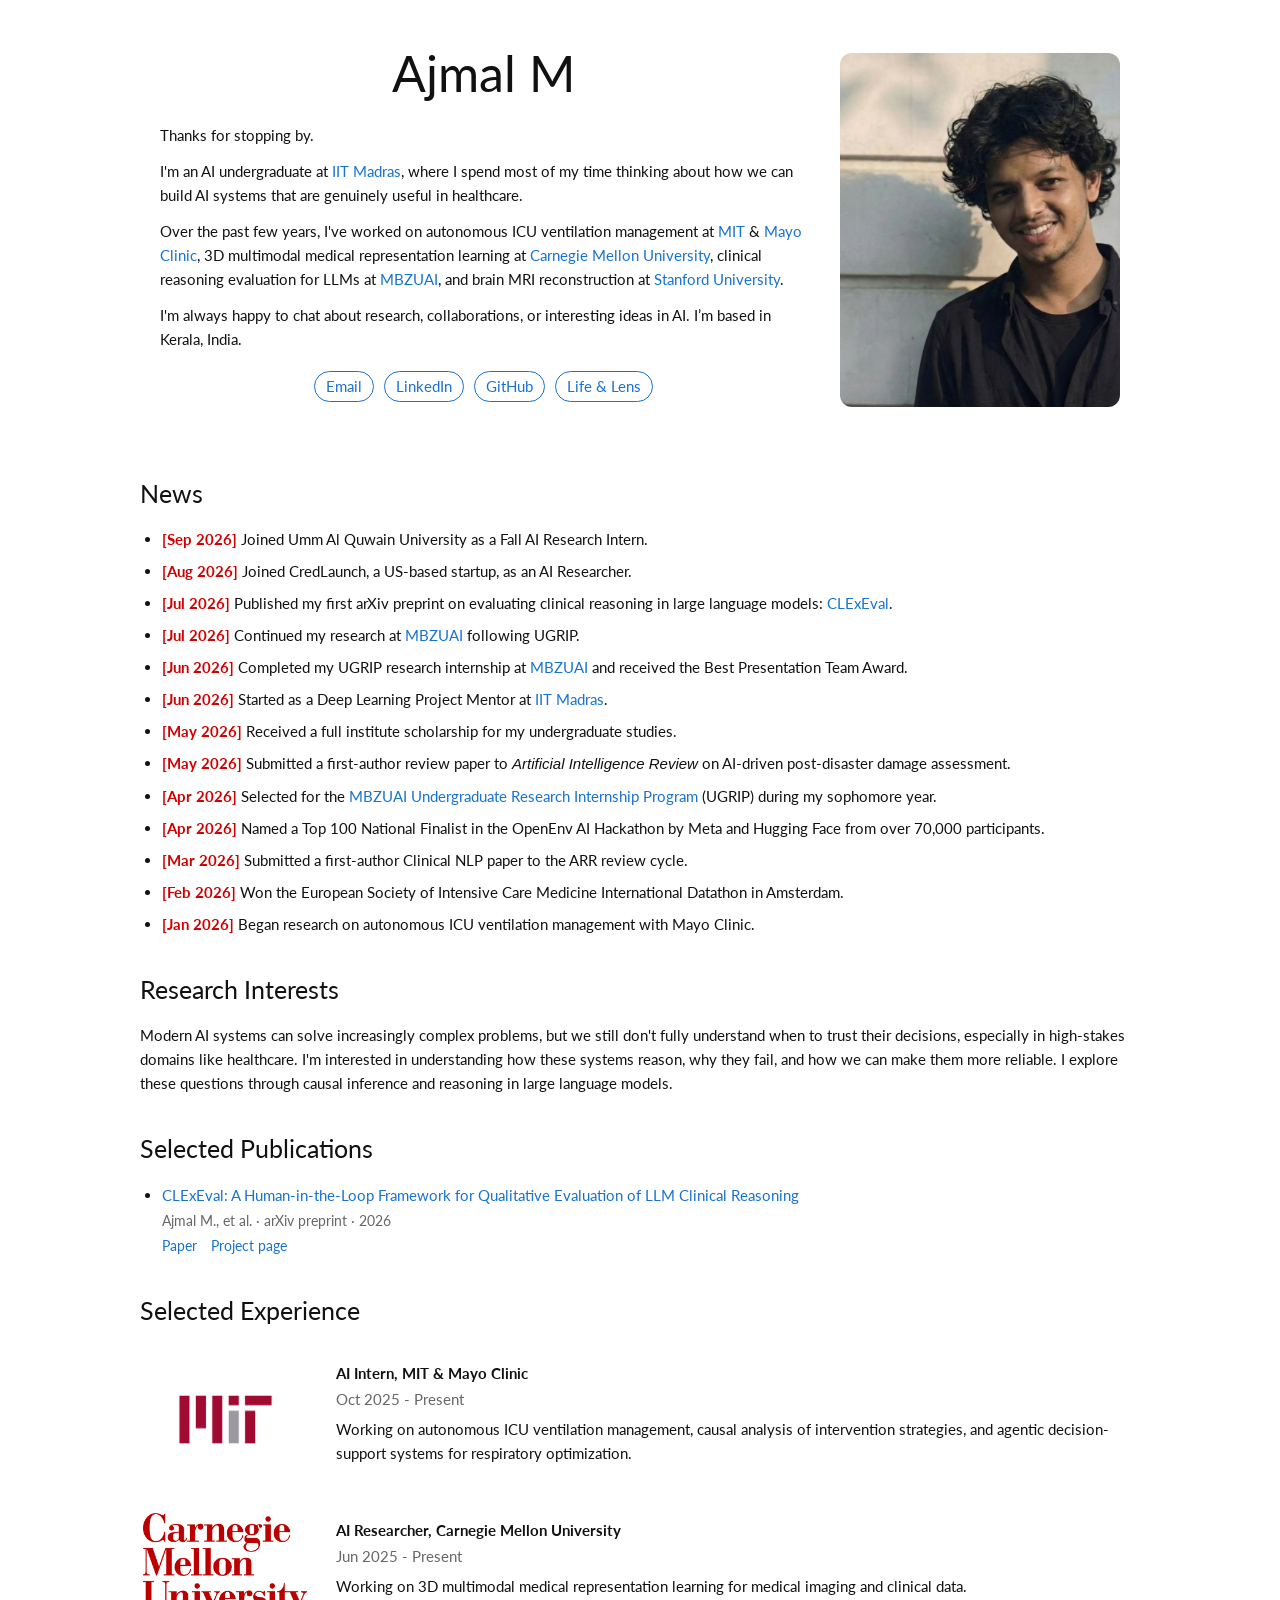
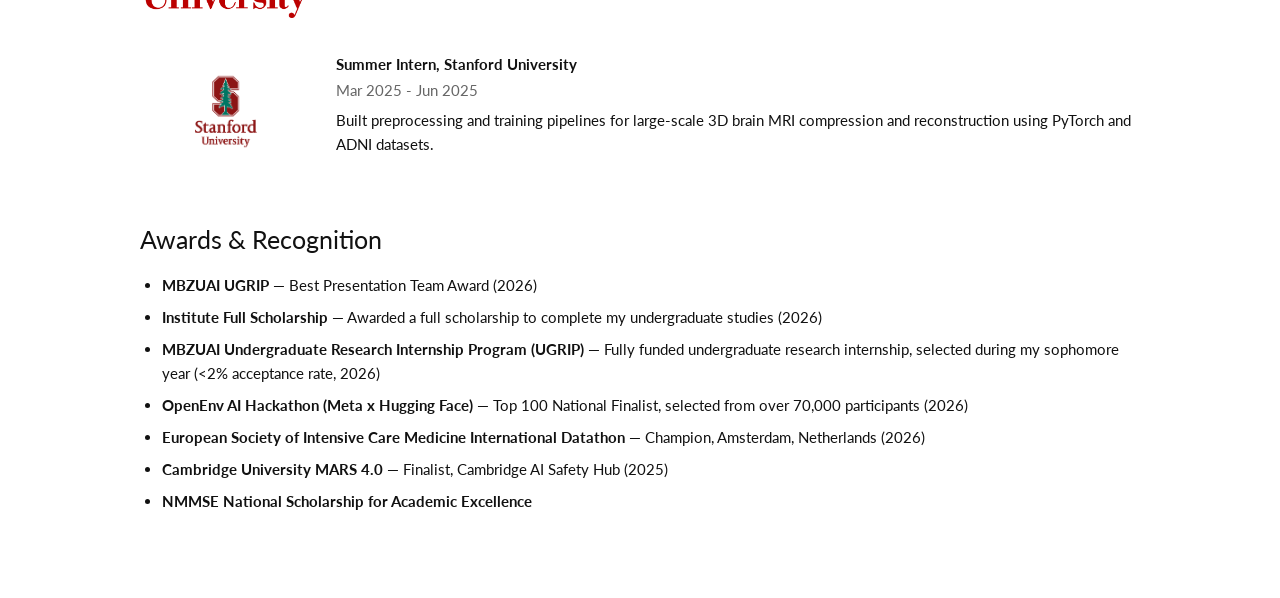
==== commit a7a60ce1: "Keep new roles in news only" ====
--- a/index.html
+++ b/index.html
@@ -41,8 +41,8 @@
         <section>
             <h2>News</h2>
             <ul class="news-list">
-                <li><span>[Sep 2026]</span> Started as a Fall AI Research Intern at Umm Al Quwain University.</li>
-                <li><span>[Aug 2026]</span> Started working as an AI Researcher at CredLaunch, a US-based startup.</li>
+                <li><span>[Sep 2026]</span> Joined Umm Al Quwain University as a Fall AI Research Intern.</li>
+                <li><span>[Aug 2026]</span> Joined CredLaunch, a US-based startup, as an AI Researcher.</li>
                 <li><span>[Jul 2026]</span> Published my first arXiv preprint on evaluating clinical reasoning in large language models: <a href="https://arxiv.org/abs/2606.31608" target="_blank" rel="noreferrer">CLExEval</a>.</li>
                 <li><span>[Jul 2026]</span> Continued my research at <a href="https://mbzuai.ac.ae/" target="_blank" rel="noreferrer">MBZUAI</a> following UGRIP.</li>
                 <li><span>[Jun 2026]</span> Completed my UGRIP research internship at <a href="https://mbzuai.ac.ae/" target="_blank" rel="noreferrer">MBZUAI</a> and received the Best Presentation Team Award.</li>
@@ -77,26 +77,6 @@
 
         <section>
             <h2>Selected Experience</h2>
-
-            <article class="experience">
-                <div class="logo">
-                    <span class="logo-name">Umm Al Quwain University</span>
-                </div>
-                <div>
-                    <h3>Fall AI Research Intern, Umm Al Quwain University</h3>
-                    <p class="meta">Sep 2026 - Present</p>
-                </div>
-            </article>
-
-            <article class="experience">
-                <div class="logo">
-                    <span class="logo-name">CredLaunch</span>
-                </div>
-                <div>
-                    <h3>AI Researcher, CredLaunch</h3>
-                    <p class="meta">Aug 2026 - Present</p>
-                </div>
-            </article>
 
             <article class="experience">
                 <div class="logo">
--- a/style.css
+++ b/style.css
@@ -163,13 +163,6 @@
     max-width: 100%;
     max-height: 105px;
     object-fit: contain;
-}
-
-.logo-name {
-    max-width: 100%;
-    color: #555555;
-    font-weight: 700;
-    text-align: center;
 }
 
 .meta {
@@ -252,10 +245,6 @@
     .logo img {
         max-width: 170px;
     }
-
-    .logo-name {
-        text-align: left;
-    }
 }
 
 @media (max-width: 520px) {
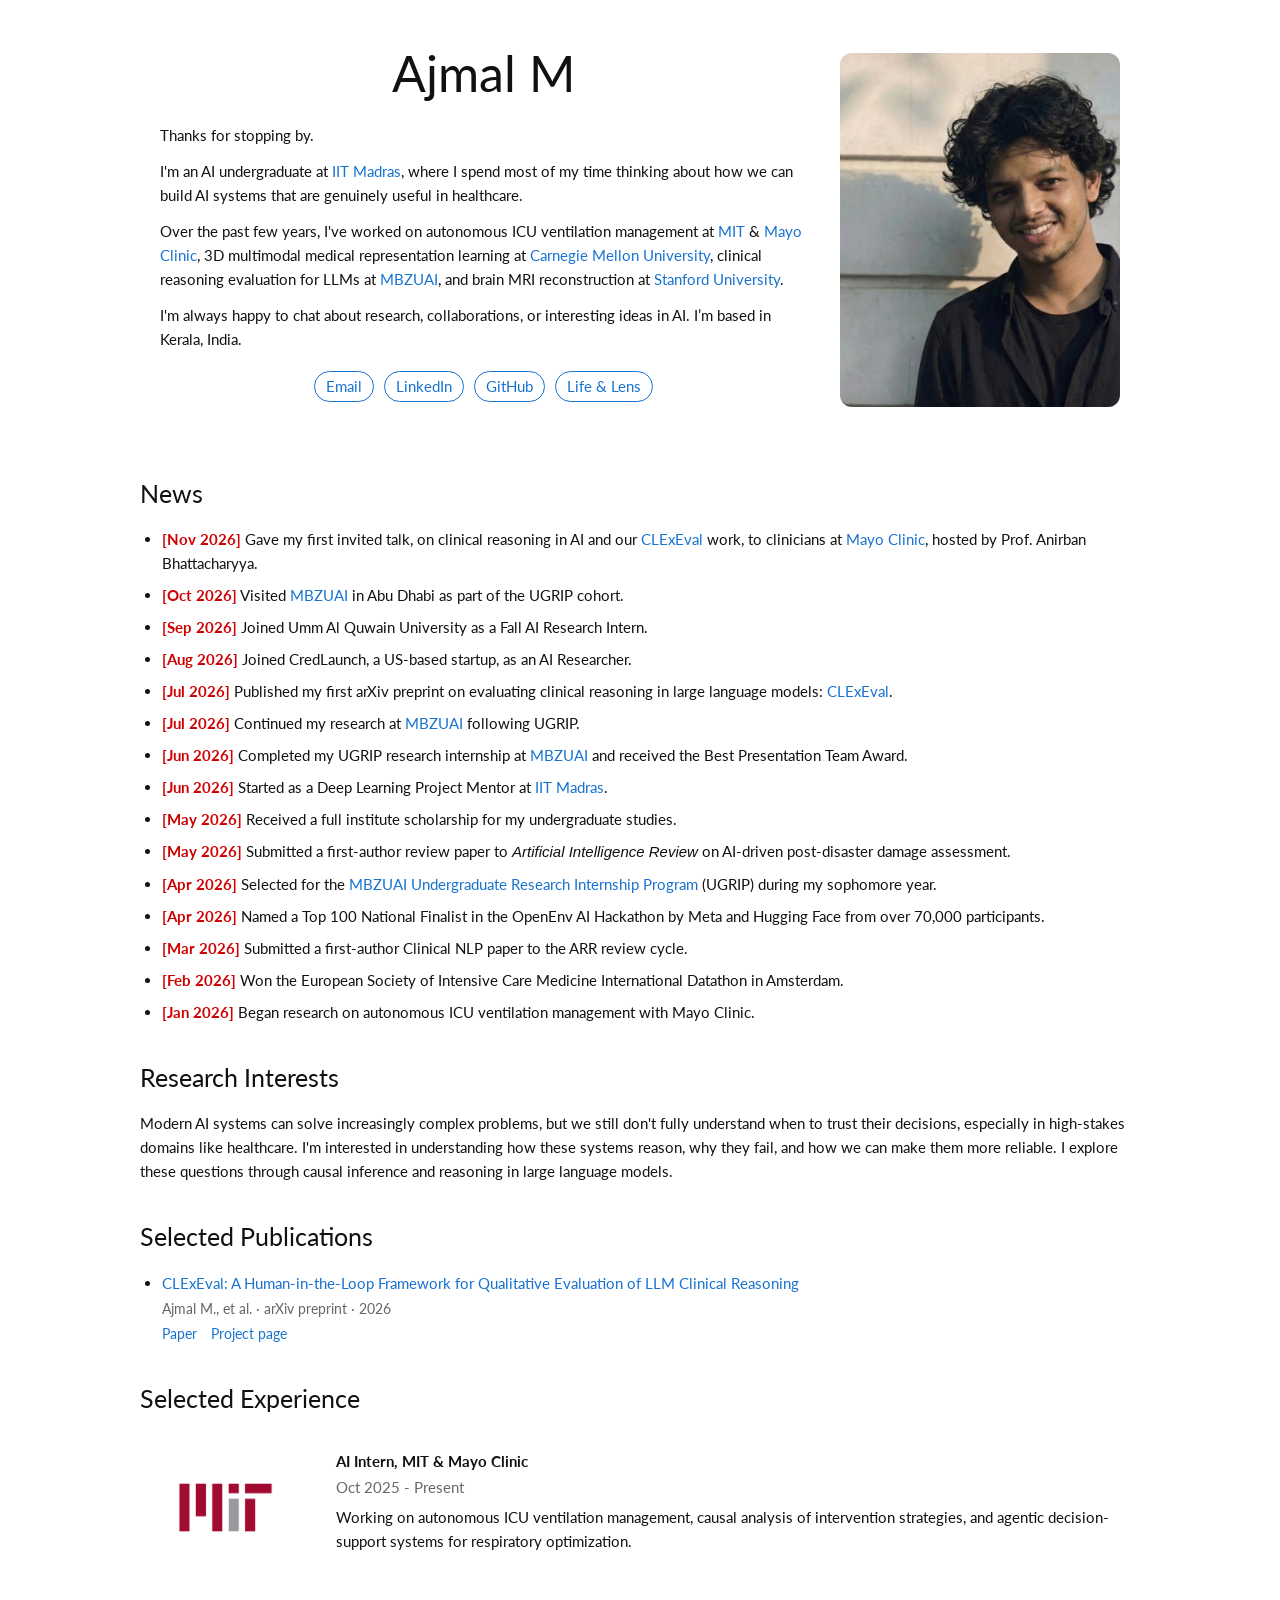
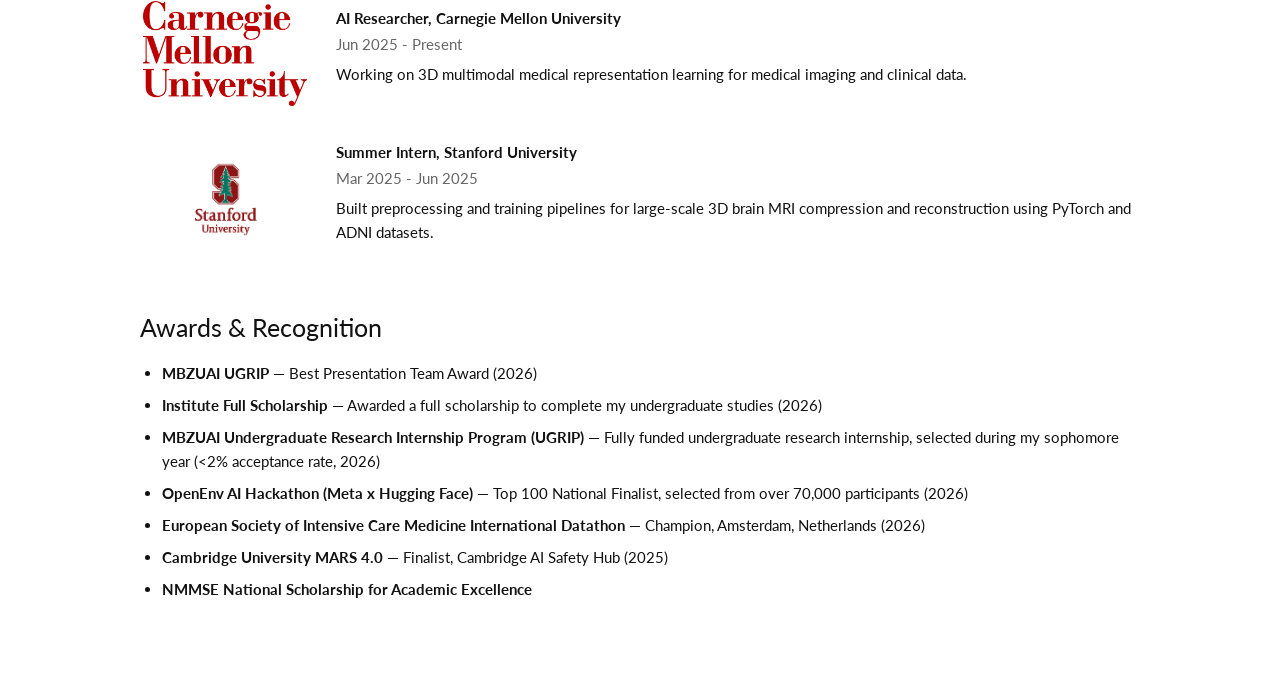
==== commit 9153b9f8: "Add Oct and Nov 2026 news: MBZUAI UGRIP visit and Mayo Clinic talk Co-Authored-By: Claude Opus 5.5 <" ====
--- a/index.html
+++ b/index.html
@@ -41,6 +41,8 @@
         <section>
             <h2>News</h2>
             <ul class="news-list">
+                <li><span>[Nov 2026]</span> Gave my first invited talk, on clinical reasoning in AI and our <a href="https://arxiv.org/abs/2606.31608" target="_blank" rel="noreferrer">CLExEval</a> work, to clinicians at <a href="https://www.mayoclinic.org/" target="_blank" rel="noreferrer">Mayo Clinic</a>, hosted by Prof. Anirban Bhattacharyya.</li>
+                <li><span>[Oct 2026]</span> Visited <a href="https://mbzuai.ac.ae/" target="_blank" rel="noreferrer">MBZUAI</a> in Abu Dhabi as part of the UGRIP cohort.</li>
                 <li><span>[Sep 2026]</span> Joined Umm Al Quwain University as a Fall AI Research Intern.</li>
                 <li><span>[Aug 2026]</span> Joined CredLaunch, a US-based startup, as an AI Researcher.</li>
                 <li><span>[Jul 2026]</span> Published my first arXiv preprint on evaluating clinical reasoning in large language models: <a href="https://arxiv.org/abs/2606.31608" target="_blank" rel="noreferrer">CLExEval</a>.</li>
